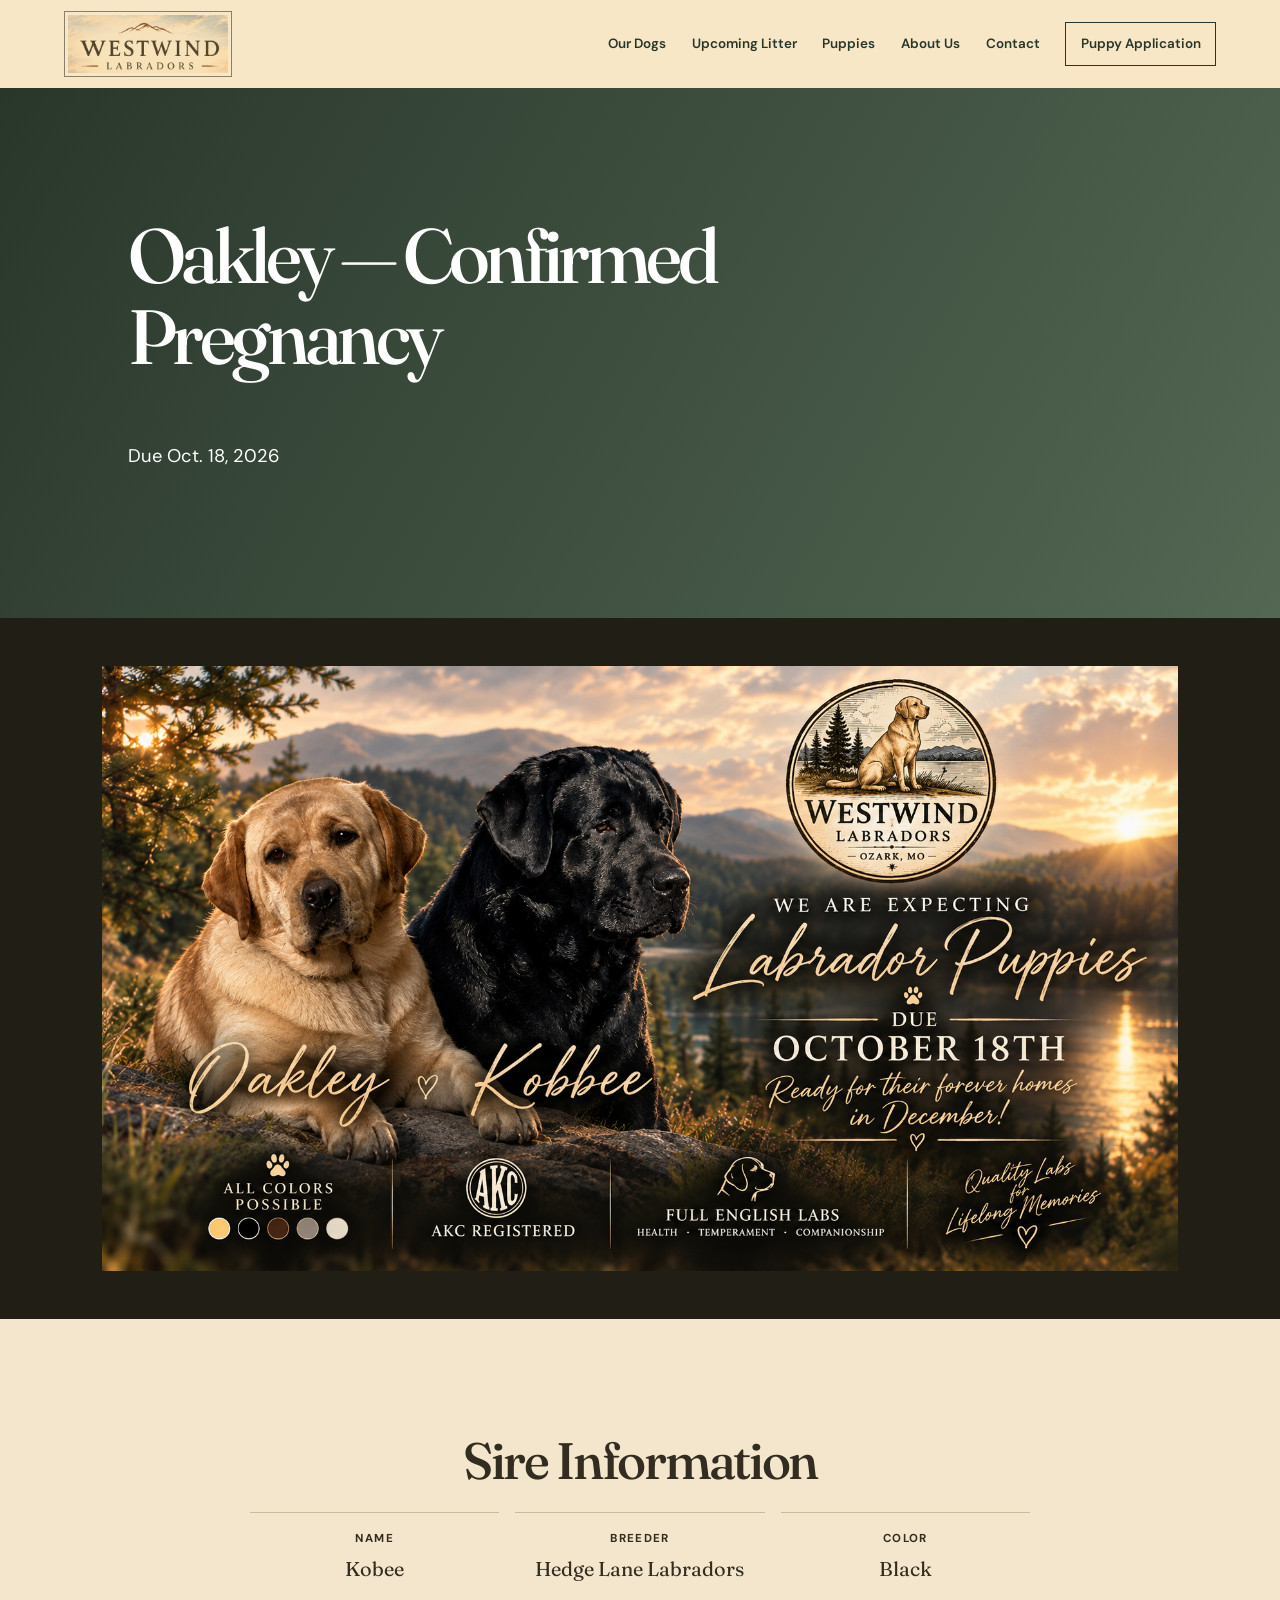
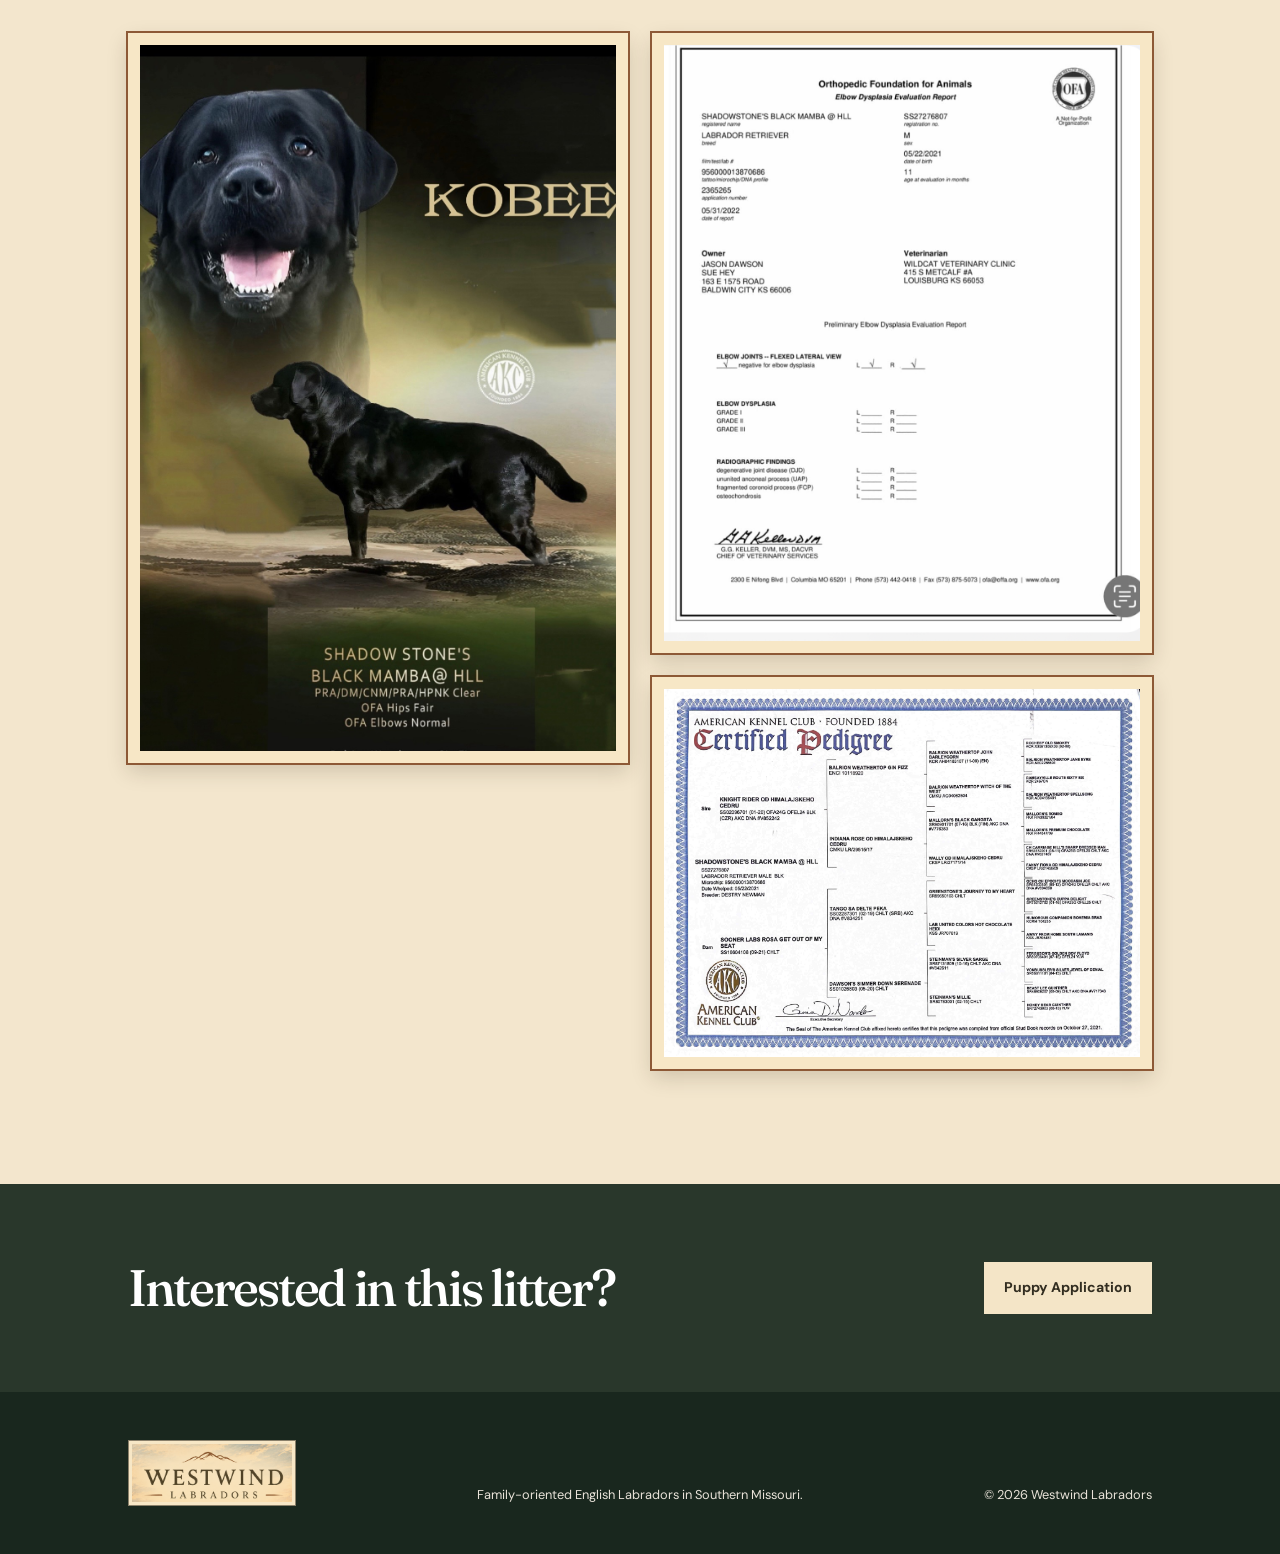
==== westwind-labradors-website-development-specification-for/litter.html @ b596763e "Add files via upload" ====
<!doctype html><html lang="en"><head><meta charset="UTF-8"><meta name="viewport" content="width=device-width,initial-scale=1.0"><title>Upcoming Litter | Westwind Labradors</title><link rel="preconnect" href="https://fonts.googleapis.com"><link rel="preconnect" href="https://fonts.gstatic.com" crossorigin><link href="https://fonts.googleapis.com/css2?family=DM+Sans:wght@400;500;600;700&family=Fraunces:opsz,wght@9..144,500;9..144,600&display=swap" rel="stylesheet"><link rel="stylesheet" href="styles.css"><link rel="stylesheet" href="multi.css"></head><body class="inner-page"><a class="skip-link" href="#main">Skip to main content</a><header class="site-header" data-site-header></header><main id="main"><section class="page-hero"><p class="eyebrow">Upcoming litter</p><h1>Oakley — Confirmed Pregnancy</h1><p>We will share verified information as it becomes available.</p></section><section class="section litter-details"><div class="litter-grid"><article><h3>Confirmed</h3><ul><li>Dam: Oakley</li><li>Pregnancy status: Confirmed</li><li>Dam health information: OFA hips and elbows completed</li></ul></article><article><h3>To be announced</h3><ul><li>Sire information</li><li>Expected timing</li><li>Expected colors and puppy details</li><li>Birth announcement and individual profiles</li></ul></article></div><p>We will distinguish confirmed information from estimates throughout the process.</p></section><section class="cta-band"><h2>Interested in this litter?</h2><a class="button button-light" href="application.html">Puppy Application</a></section></main><footer data-site-footer></footer><script src="shared.js"></script><script src="multi.js"></script></body></html>
---- westwind-labradors-website-development-specification-for/styles.css ----
:root{--forest:#243328;--green:#3e5742;--cream:#f7f1e6;--paper:#fffcf6;--clay:#a86949;--ink:#243028;--muted:#68706a;--line:#d9d3c8;--focus:#005fcc}*{box-sizing:border-box}html{scroll-behavior:smooth}body{margin:0;background:var(--paper);color:var(--ink);font-family:'DM Sans',sans-serif;font-size:16px;line-height:1.65}h1,h2,h3,p{margin-top:0}h1,h2{font-family:Fraunces,Georgia,serif;font-weight:500;line-height:1.05}h1{font-size:clamp(3rem,7vw,6.5rem);letter-spacing:-.06em}h2{font-size:clamp(2.3rem,4vw,4.4rem);letter-spacing:-.045em}h3{font-size:1.08rem;line-height:1.3}a{color:inherit}a:focus-visible,button:focus-visible,input:focus-visible,select:focus-visible,textarea:focus-visible{outline:3px solid var(--focus);outline-offset:3px}.skip-link{position:absolute;left:1rem;top:-4rem;background:#fff;padding:.75rem 1rem;z-index:10}.skip-link:focus{top:1rem}.site-header{height:88px;padding:0 clamp(1.25rem,5vw,5rem);display:flex;align-items:center;justify-content:space-between;position:absolute;z-index:2;width:100%;color:#fff}.brand{display:inline-flex;flex-direction:column;text-decoration:none;line-height:.9;font-family:Fraunces,serif;font-size:1.45rem}.brand small{font-family:'DM Sans',sans-serif;font-size:.54rem;letter-spacing:.24em;margin-top:.45rem}nav{display:flex;align-items:center;gap:clamp(.8rem,2vw,2rem);font-size:.84rem;font-weight:600}nav a{text-decoration:none}.nav-apply{border:1px solid rgba(255,255,255,.7);padding:.65rem .9rem}.menu-button{display:none;background:none;border:0;padding:.5rem;color:#fff}.menu-button span:not(.sr-only){display:block;width:26px;height:2px;background:currentColor;margin:5px}.sr-only{position:absolute;width:1px;height:1px;padding:0;margin:-1px;overflow:hidden;clip:rect(0,0,0,0);white-space:nowrap;border:0}.hero{position:relative;min-height:720px;display:grid;align-items:end;color:#fff;overflow:hidden;background:var(--forest)}.hero-image,.litter-image,.profile-photo,.puppy-art{background-position:center;background-size:cover}.hero-image{position:absolute;inset:0;background-image:linear-gradient(90deg,rgba(19,28,21,.75),rgba(19,28,21,.18) 70%),url('https://images.unsplash.com/photo-1558788353-f76d92427f16?auto=format&fit=crop&w=2000&q=85')}.hero-content{position:relative;width:min(760px,90vw);padding:140px 0 104px;margin-left:clamp(1.25rem,10vw,11rem)}.eyebrow{color:var(--clay);text-transform:uppercase;letter-spacing:.15em;font-size:.71rem;font-weight:700;margin-bottom:1.1rem}.hero .eyebrow{color:#eadcc9}.hero-copy{font-size:1.15rem;max-width:540px;margin:1.35rem 0 2rem}.actions{display:flex;align-items:center;gap:1.5rem;flex-wrap:wrap}.button{display:inline-block;border:1px solid transparent;padding:.85rem 1.2rem;text-decoration:none;font-weight:700;font-size:.88rem;cursor:pointer;font-family:inherit}.button-light{background:var(--cream);color:var(--ink)}.button-dark{background:var(--forest);color:#fff}.text-link{font-weight:700;text-underline-offset:.25em}.text-link.light{color:#fff}.photo-note{position:absolute;right:1.5rem;bottom:1rem;font-size:.68rem;color:#fff;background:rgba(0,0,0,.42);padding:.28rem .5rem}.section{padding:clamp(4.5rem,9vw,9rem) clamp(1.25rem,10vw,11rem)}.intro{display:grid;grid-template-columns:1.15fr .85fr;gap:clamp(2rem,8vw,12rem);background:#fbf8f1}.intro h2{max-width:600px}.intro>div:last-child{max-width:480px;font-size:1.05rem}.litter-feature{display:grid;grid-template-columns:1.08fr .92fr;background:#e5dfd3}.litter-image{min-height:570px;background-image:url('https://images.unsplash.com/photo-1591769225440-811ad7d6eab3?auto=format&fit=crop&w=1400&q=85')}.litter-content{padding:clamp(3rem,8vw,8rem);align-self:center}.large-copy{font-family:Fraunces,serif;font-size:1.55rem;line-height:1.3}.status{font-weight:700;margin:1.7rem 0}.status span{color:#2f6b4e}.section-heading{display:flex;align-items:end;justify-content:space-between;gap:2rem;margin-bottom:3rem}.section-heading p:last-child{max-width:360px}.dog-grid{display:grid;grid-template-columns:repeat(2,1fr);gap:1.5rem}.dog-card{background:var(--cream)}.dog-card-image{height:410px;background-size:cover;background-position:center;position:relative}.dog-card-image .photo-note{font-size:.6rem}.dog-card-content{padding:1.75rem}.dog-card h3{font-family:Fraunces,serif;font-size:2rem;margin-bottom:.35rem}.dog-meta{color:var(--muted);font-size:.9rem}.dog-card p{min-height:54px}.approach{background:var(--forest);color:#f5f0e7;padding:clamp(4.5rem,9vw,8rem) clamp(1.25rem,10vw,11rem)}.approach .eyebrow{color:#c8926c}.approach h2{max-width:700px}.pillars{display:grid;grid-template-columns:repeat(3,1fr);gap:2.5rem;margin-top:4rem}.pillars article{border-top:1px solid rgba(255,255,255,.35);padding-top:1.3rem}.pillars span{color:#dbc7ab;font-size:.75rem;font-weight:700}.pillars h3{font-family:Fraunces,serif;font-size:1.45rem}.pillars p{color:#d6dcd4;font-size:.92rem}.profile-section{display:grid;grid-template-columns:1fr 1fr;gap:clamp(2rem,8vw,10rem);align-items:center}.profile-photo{min-height:590px;background-image:url('https://images.unsplash.com/photo-1583511655857-d19b40a7a54e?auto=format&fit=crop&w=1100&q=85')}.profile-copy>p{max-width:490px}.facts{border-top:1px solid var(--line);margin:2rem 0}.facts div{display:grid;grid-template-columns:130px 1fr;border-bottom:1px solid var(--line);padding:.7rem 0}.facts dt{font-size:.82rem;font-weight:700;text-transform:uppercase;letter-spacing:.08em}.facts dd{margin:0}.detail-page{background:#f0eadf}.detail-header{border-bottom:1px solid var(--line);padding-bottom:2rem}.detail-header h2{margin-bottom:.5rem}.detail-grid{display:grid;grid-template-columns:repeat(2,1fr);gap:1rem;margin-top:2rem}.detail-grid article{background:var(--paper);padding:1.5rem}.placeholder{color:#6f766f;font-style:italic}.check-list{list-style:none;padding:0;margin:0}.check-list li{padding:.65rem 0;border-bottom:1px solid var(--line);display:flex;justify-content:space-between;gap:1rem}.check-list span{font-size:.85rem;color:var(--green);font-weight:700}.small-note,.form-note{font-size:.8rem;color:var(--muted)}.puppies{display:grid;grid-template-columns:.85fr 1.15fr;gap:clamp(2rem,8vw,8rem);align-items:center;background:#fbf8f1}.puppy-art{height:450px;background-image:url('https://images.unsplash.com/photo-1587300003388-59208cc962cb?auto=format&fit=crop&w=1100&q=85')}.info-box{display:flex;flex-direction:column;gap:.3rem;border-left:3px solid var(--clay);padding:.8rem 1rem;margin:2rem 0;max-width:600px;background:#f0eadf}.info-box span{font-size:.9rem}.litter-details{background:#e3d5c3}.litter-grid{display:grid;grid-template-columns:1fr 1fr;gap:2rem;max-width:850px;margin:2rem 0}.litter-grid article{background:rgba(255,255,255,.4);padding:1.5rem}.litter-grid ul{margin:0;padding-left:1.2rem}.about{display:grid;grid-template-columns:1fr 1fr;gap:clamp(2rem,10vw,12rem);padding:clamp(4.5rem,9vw,9rem) clamp(1.25rem,10vw,11rem);background:var(--green);color:#fff}.about .eyebrow{color:#dcc49e}.about>div:last-child{max-width:540px}.application-section{background:#e8e0d3;padding:clamp(4.5rem,8vw,8rem) clamp(1.25rem,10vw,11rem);display:grid;grid-template-columns:.7fr 1.3fr;gap:clamp(3rem,7vw,9rem)}.form-intro{position:sticky;top:2rem;height:max-content}.required-key span,.application-section b{color:#9f2732}form{max-width:800px}fieldset{border:0;border-top:1px solid #bab0a3;padding:1.6rem 0;margin:0}legend{font-family:Fraunces,serif;font-size:1.35rem;padding:0 0 .8rem}.field-grid{display:grid;grid-template-columns:1fr 1fr;gap:1rem 1.2rem}label{display:flex;flex-direction:column;gap:.38rem;font-weight:600;font-size:.87rem;margin-bottom:1rem}input,select,textarea{font:inherit;font-size:1rem;font-weight:400;padding:.7rem;border:1px solid #8e928c;border-radius:0;background:#fff;color:var(--ink)}textarea{resize:vertical}.trap{position:absolute;left:-9999px}.form-status{margin-bottom:1rem}.form-status.error{color:#7a1722;font-weight:700}.form-status.success{background:#dcebdd;color:#163d22;padding:1rem;font-weight:700}.contact{display:flex;justify-content:space-between;gap:2rem;padding:clamp(4rem,8vw,7rem) clamp(1.25rem,10vw,11rem)}.contact h2{margin-bottom:1rem}.contact a{color:var(--green);font-weight:700}.location{text-align:right;font-family:Fraunces,serif;font-size:1.45rem}.location span{font-family:'DM Sans',sans-serif;font-size:.83rem;color:var(--muted)}.privacy{background:#f6f3ec}.privacy h2{font-size:clamp(2rem,3.5vw,3.3rem);max-width:850px}.privacy p:last-child{max-width:800px}footer{background:#19271e;color:#e9e3d9;padding:3rem clamp(1.25rem,10vw,11rem);display:flex;justify-content:space-between;gap:2rem;align-items:end;font-size:.8rem}footer p{margin:0}@media(max-width:800px){.site-header{height:72px}.menu-button{display:block}nav{position:absolute;top:72px;left:0;right:0;background:var(--forest);padding:1rem 1.25rem 1.5rem;display:none;flex-direction:column;align-items:stretch;gap:0}nav.open{display:flex}nav a{padding:.75rem 0;border-bottom:1px solid rgba(255,255,255,.15)}.nav-apply{text-align:center;margin-top:1rem}.hero{min-height:650px}.hero-content{padding:140px 0 70px;margin-left:clamp(1.25rem,6vw,3rem)}.intro,.profile-section,.puppies,.about,.application-section{grid-template-columns:1fr}.litter-feature{grid-template-columns:1fr}.litter-image{min-height:360px}.section-heading{display:block}.dog-grid,.pillars{grid-template-columns:1fr}.profile-photo{min-height:400px}.detail-grid,.litter-grid{grid-template-columns:1fr}.form-intro{position:static}.contact,footer{display:block}.location{text-align:left;margin-top:2rem}footer p{margin-top:1.5rem}}@media(max-width:500px){.field-grid{grid-template-columns:1fr}.dog-card-image{height:330px}.check-list li{display:block}.check-list span{display:block;margin-top:.2rem}}@media(prefers-reduced-motion:reduce){html{scroll-behavior:auto}*{animation-duration:.01ms!important;transition-duration:.01ms!important}}
---- westwind-labradors-website-development-specification-for/multi.css ----
:root{--forest:#28352a;--green:#536755;--cream:#f4e5c7;--paper:#fbf3df;--clay:#8d5936;--ink:#322d20;--muted:#6d695b;--line:#cdbb98;--focus:#005fcc}body{background:var(--paper);background-image:linear-gradient(rgba(251,243,223,.92),rgba(251,243,223,.92)),url('assets/westwind-cover.png');background-size:auto,cover;background-attachment:fixed}.hero-image{background-image:url('assets/westwind-cover.png')}.hero-content{max-width:620px;padding-bottom:68px}.hero-content .actions{background:rgba(35,37,25,.7);padding:1rem 1.15rem;width:max-content;max-width:100%}.brand-art{background:#f7e7c6;padding:3px;border:1px solid rgba(50,45,32,.55);line-height:0}.brand-art img{width:160px;height:auto;display:block}.site-header{background:linear-gradient(180deg,rgba(25,30,21,.5),transparent)}.inner-page .site-header{position:relative;color:var(--forest);background:#f7e7c6}.inner-page .nav-apply{border-color:var(--forest)}.page-hero{background:linear-gradient(120deg,#29372b,#536753);color:#fff;padding:clamp(5rem,10vw,9rem) clamp(1.25rem,10vw,11rem)}.page-hero .eyebrow{color:#e2c696}.page-hero h1{font-size:clamp(3rem,6vw,5.8rem);max-width:800px}.page-hero p:last-child{max-width:600px;font-size:1.15rem}.cta-band{background:#29372b;color:#fff;padding:clamp(3rem,6vw,6rem) clamp(1.25rem,10vw,11rem);display:flex;justify-content:space-between;align-items:center;gap:2rem}.cta-band h2{font-size:clamp(2rem,4vw,3.5rem);margin:0}.inner-page footer{margin-top:0}.litter-feature{background:#ddd0b8}.detail-page,.info-box{background:#ede0c9}.registration{background:#eee2ca}@media(max-width:800px){.inner-page nav{background:var(--forest);color:#fff}.inner-page .nav-apply{border-color:#fff}.cta-band{display:block}.cta-band .button{margin-top:1.5rem}.brand-art img{width:128px}.hero-content{padding-bottom:40px}.hero-content .actions{width:100%;justify-content:center}}
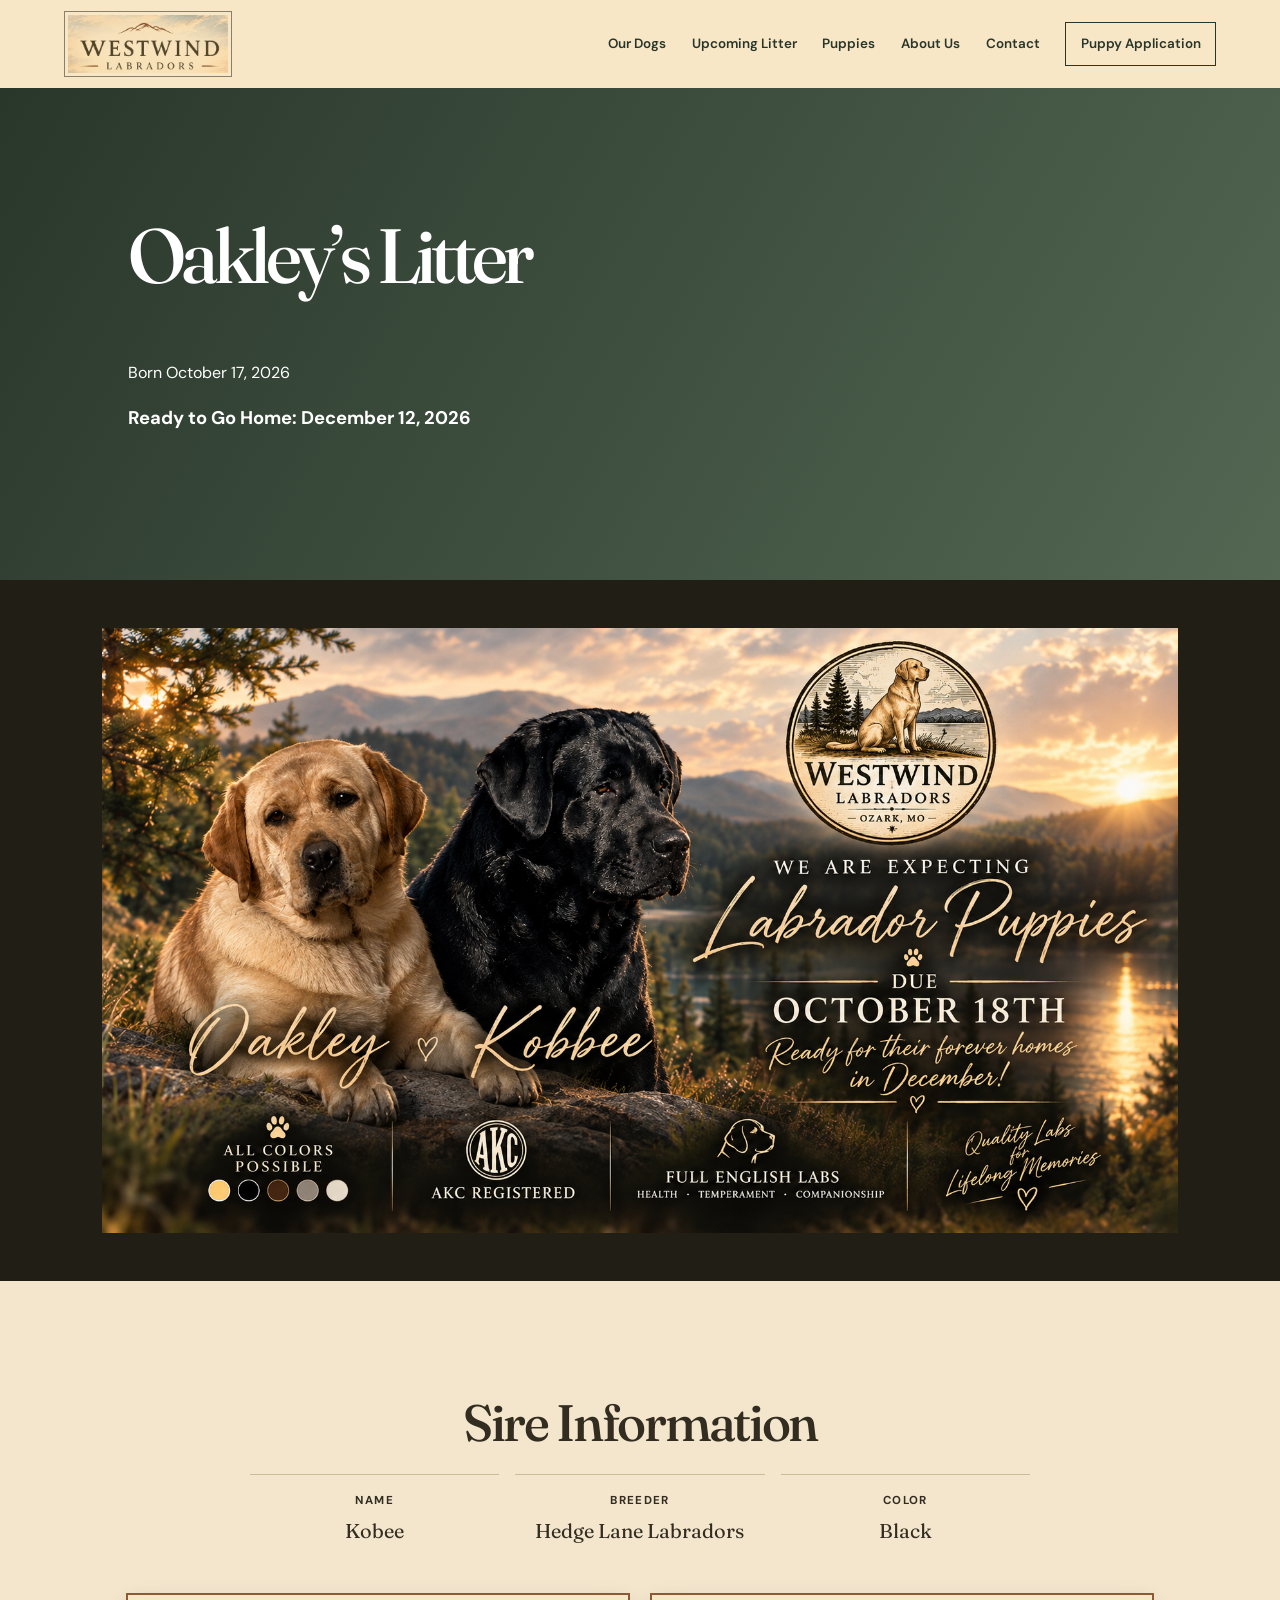
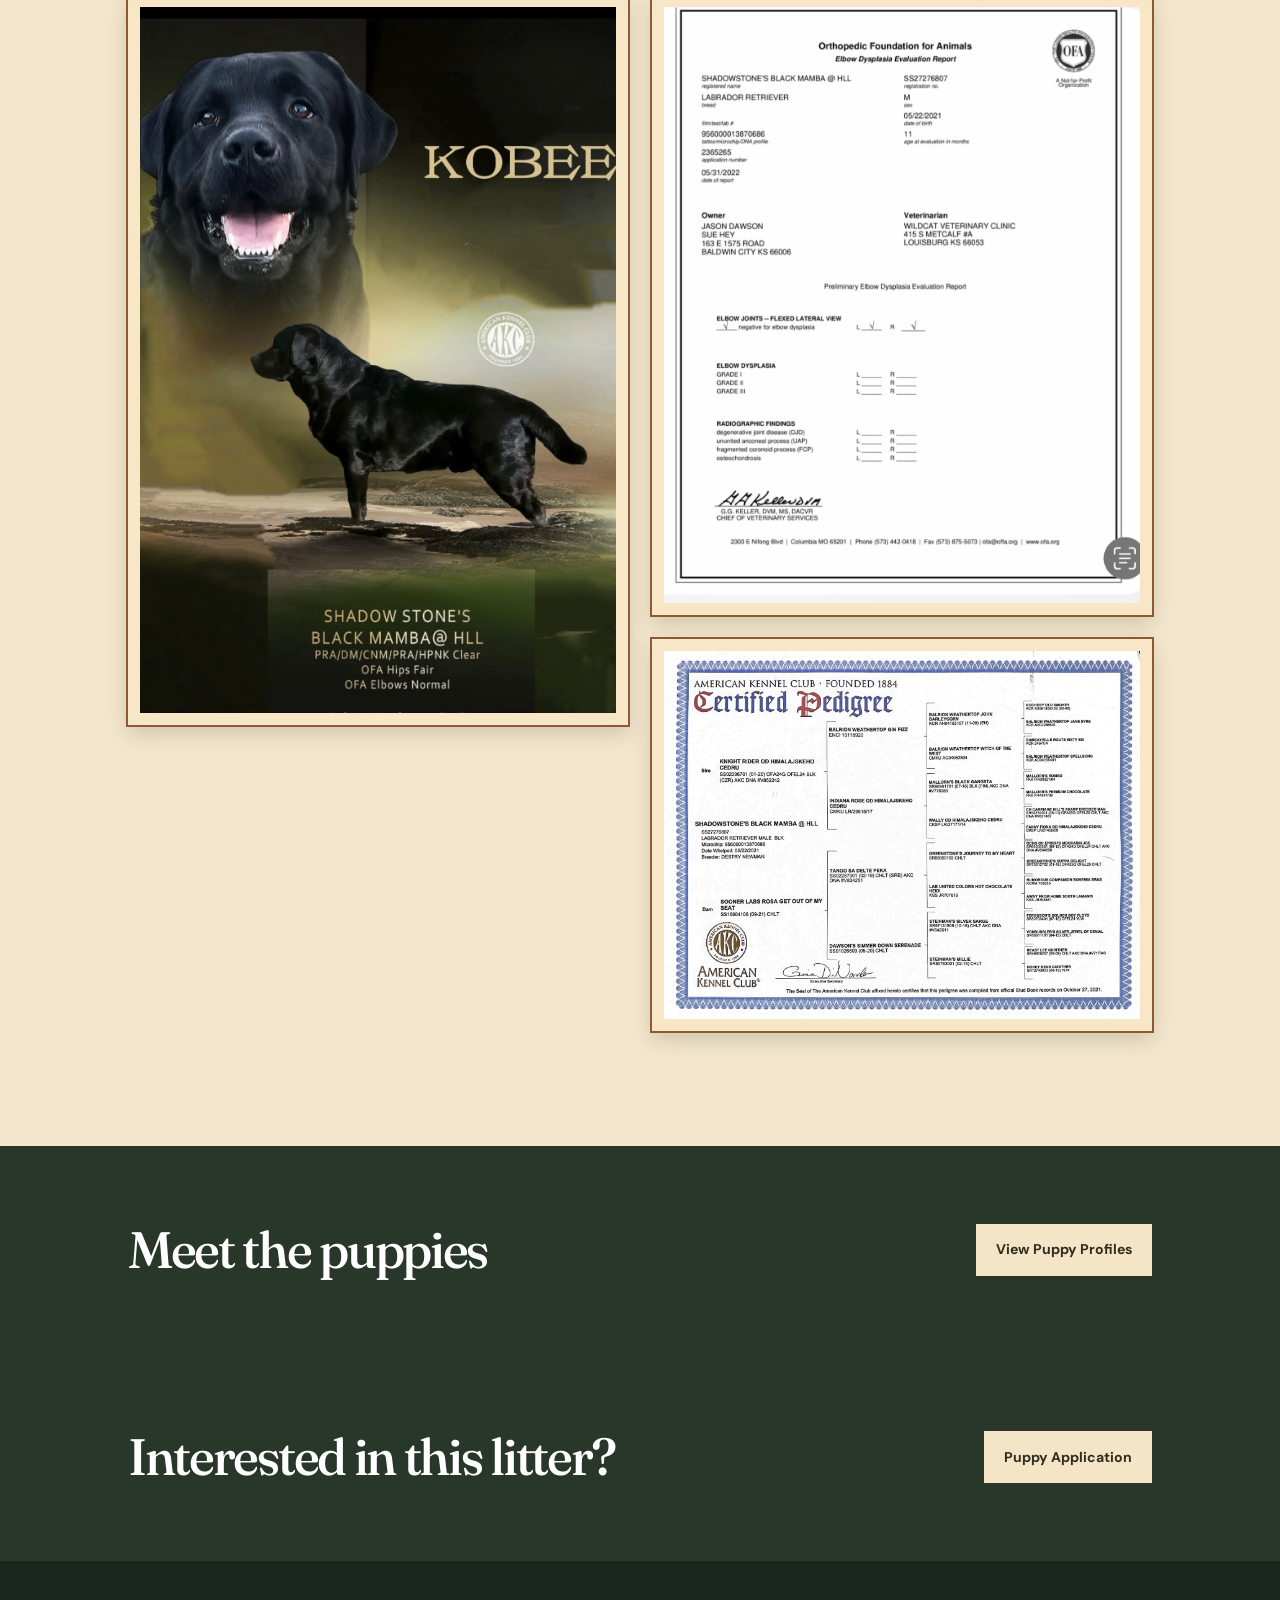
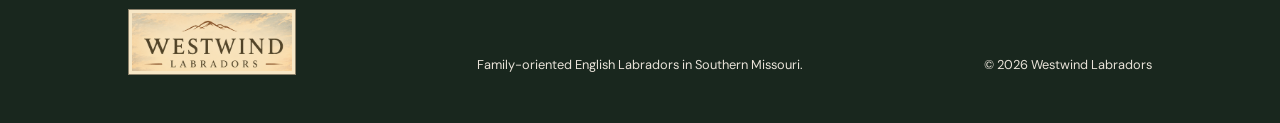
==== commit 589c8384: "Update puppy listings, litter date, and pricing" ====
--- a/westwind-labradors-website-development-specification-for/litter.html
+++ b/westwind-labradors-website-development-specification-for/litter.html
@@ -1 +1,8 @@
-<!doctype html><html lang="en"><head><meta charset="UTF-8"><meta name="viewport" content="width=device-width,initial-scale=1.0"><title>Upcoming Litter | Westwind Labradors</title><link rel="preconnect" href="https://fonts.googleapis.com"><link rel="preconnect" href="https://fonts.gstatic.com" crossorigin><link href="https://fonts.googleapis.com/css2?family=DM+Sans:wght@400;500;600;700&family=Fraunces:opsz,wght@9..144,500;9..144,600&display=swap" rel="stylesheet"><link rel="stylesheet" href="styles.css"><link rel="stylesheet" href="multi.css"></head><body class="inner-page"><a class="skip-link" href="#main">Skip to main content</a><header class="site-header" data-site-header></header><main id="main"><section class="page-hero"><p class="eyebrow">Upcoming litter</p><h1>Oakley — Confirmed Pregnancy</h1><p>We will share verified information as it becomes available.</p></section><section class="section litter-details"><div class="litter-grid"><article><h3>Confirmed</h3><ul><li>Dam: Oakley</li><li>Pregnancy status: Confirmed</li><li>Dam health information: OFA hips and elbows completed</li></ul></article><article><h3>To be announced</h3><ul><li>Sire information</li><li>Expected timing</li><li>Expected colors and puppy details</li><li>Birth announcement and individual profiles</li></ul></article></div><p>We will distinguish confirmed information from estimates throughout the process.</p></section><section class="cta-band"><h2>Interested in this litter?</h2><a class="button button-light" href="application.html">Puppy Application</a></section></main><footer data-site-footer></footer><script src="shared.js"></script><script src="multi.js"></script></body></html>
+<!doctype html>
+<html lang="en">
+<head><meta charset="UTF-8"><meta name="viewport" content="width=device-width,initial-scale=1.0"><title>Oakley’s Litter | Westwind Labradors</title><meta name="description" content="Oakley’s Labrador puppies were born October 17, 2026, and will be ready to go home December 12, 2026."><link rel="preconnect" href="https://fonts.googleapis.com"><link rel="preconnect" href="https://fonts.gstatic.com" crossorigin><link href="https://fonts.googleapis.com/css2?family=DM+Sans:wght@400;500;600;700&family=Fraunces:opsz,wght@9..144,500;9..144,600&display=swap" rel="stylesheet"><link rel="stylesheet" href="styles.css"><link rel="stylesheet" href="multi.css"></head>
+<body class="inner-page"><a class="skip-link" href="#main">Skip to main content</a><header class="site-header" data-site-header></header><main id="main">
+<section class="page-hero"><h1>Oakley’s Litter</h1><p class="litter-due-date">Born October 17, 2026</p><p class="litter-ready-date"><strong>Ready to Go Home: December 12, 2026</strong></p></section>
+<section class="cta-band"><h2>Meet the puppies</h2><a class="button button-light" href="puppies.html">View Puppy Profiles</a></section>
+<section class="cta-band"><h2>Interested in this litter?</h2><a class="button button-light" href="application.html">Puppy Application</a></section>
+</main><footer data-site-footer></footer><script src="shared.js"></script><script src="multi.js"></script></body></html>
